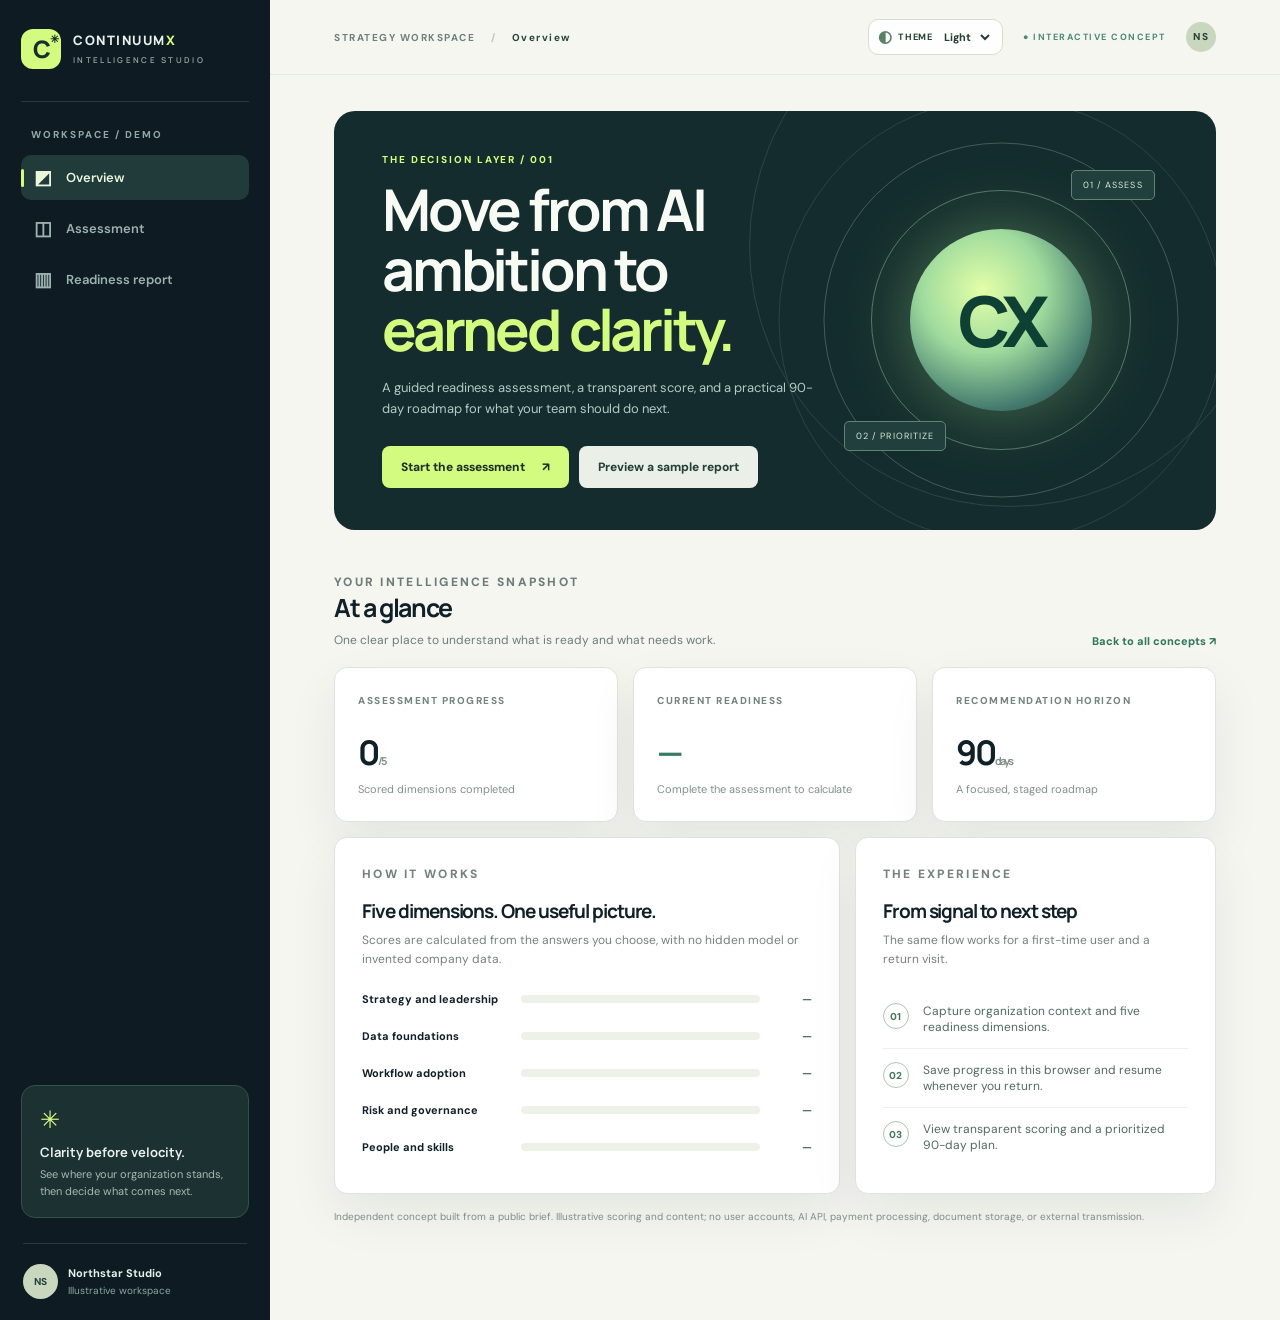
==== readiness-upwork.html @ d983b83f "Add direct client preview pages" ====
<!doctype html>
<html lang="en" data-app="readiness"><head><meta charset="utf-8"><meta name="viewport" content="width=device-width,initial-scale=1"><meta name="color-scheme" content="light dark"><meta name="theme-color" content="#101c23"><title>ContinuumX — intelligence readiness concept</title><script src="theme.js"></script><link rel="stylesheet" href="readiness.css"><link rel="stylesheet" href="theme.css"><script src="readiness.js" defer></script></head>
<body><div class="app">
 <aside class="rail" aria-label="Workspace navigation"><span class="logo" aria-label="ContinuumX concept"><span class="logo-mark">C<span>✳</span></span><span>CONTINUUM<span class="logo-x">X</span><small>INTELLIGENCE STUDIO</small></span></span><div class="rail-divider"></div><p class="rail-caption">WORKSPACE / DEMO</p><nav id="nav" aria-label="Sections"><button class="nav-link active" data-view="overview"><span class="glyph">◩</span>Overview</button><button class="nav-link" data-view="assessment"><span class="glyph">◫</span>Assessment</button><button class="nav-link" data-view="report"><span class="glyph">▥</span>Readiness report</button></nav><div class="rail-bottom"><div class="rail-note"><span class="spark">✳</span><strong>Clarity before velocity.</strong><p>See where your organization stands, then decide what comes next.</p></div><div class="rail-profile"><span>NS</span><div><strong>Northstar Studio</strong><small>Illustrative workspace</small></div></div></div></aside>
 <div class="content-wrap"><header class="top"><span>STRATEGY WORKSPACE <span class="top-slash">/</span> <b id="crumb">Overview</b></span><div class="top-right"><span class="local-label">● INTERACTIVE CONCEPT</span><span class="top-avatar">NS</span></div></header><main id="main" tabindex="-1"></main></div>
</div><dialog id="reset-confirm" aria-labelledby="reset-title"><p class="eyebrow">NEW ASSESSMENT</p><h2 id="reset-title">Start again?</h2><p>This clears the answers saved in your browser for this concept.</p><div class="reset-actions"><button type="button" class="button ghost" id="cancel-reset">Keep answers</button><button type="button" class="button primary" id="confirm-reset">Clear and start</button></div></dialog><template id="q-template"><div class="question"></div></template></body></html>
---- readiness.css ----
@import url('https://fonts.googleapis.com/css2?family=DM+Sans:wght@400;500;600;700&family=Manrope:wght@400;500;600;700;800&display=swap');
:root{--ink:#102029;--rail:#0e1b22;--rail-line:#2a3940;--muted:#697981;--line:#dce4e1;--cream:#f5f6f0;--lime:#d3fb7f;--deep:#1e493f;--white:#fff;--shadow:0 20px 50px rgba(16,32,41,.07);font-family:'DM Sans',Arial,sans-serif;color:var(--ink);background:var(--cream)}*{box-sizing:border-box}html{scroll-behavior:smooth}body{margin:0}button,input,select{font:inherit}button{cursor:pointer}button:focus-visible,input:focus-visible,select:focus-visible,a:focus-visible{outline:3px solid #8ed154;outline-offset:3px}a{color:inherit}.app{display:grid;grid-template-columns:270px minmax(0,1fr);min-height:100vh}.rail{background:var(--rail);color:#e7f0ea;padding:29px 21px 21px;display:flex;flex-direction:column;min-height:100vh}.logo{display:flex;align-items:center;gap:12px;text-decoration:none;font-family:Manrope,sans-serif;font-weight:800;letter-spacing:.12em;font-size:13px;line-height:1.15}.logo small{display:block;font-size:8px;letter-spacing:.29em;color:#95a9a9;margin-top:7px;font-weight:600}.logo-mark{width:40px;height:40px;background:var(--lime);border-radius:12px;color:#153029;display:grid;place-items:center;position:relative;font-size:24px;letter-spacing:-.12em}.logo-mark span{font-size:11px;position:absolute;top:4px;right:5px}.logo-x{color:var(--lime)}.rail-divider{height:1px;background:var(--rail-line);margin:32px 0 26px}.rail-caption{font-size:10px;letter-spacing:.2em;color:#91aaa9;margin:0 10px 14px;font-weight:700}.rail nav{display:grid;gap:6px}.nav-link{color:#9bb2b0;background:none;border:0;border-radius:10px;padding:13px 12px;display:flex;align-items:center;gap:13px;text-align:left;font-weight:600;font-size:13px}.nav-link:hover,.nav-link.active{background:#203b3a;color:#eaf7dd}.nav-link.active:before{content:'';width:3px;height:18px;background:var(--lime);position:absolute;left:21px;border-radius:4px}.glyph{width:20px;text-align:center;font-size:19px;line-height:1}.rail-bottom{margin-top:auto}.rail-note{background:#1b3132;border:1px solid #34504c;border-radius:14px;padding:18px 18px 17px}.spark{color:var(--lime);font-size:24px}.rail-note strong{display:block;font-family:Manrope,sans-serif;margin:8px 0 5px;font-size:13px}.rail-note p{color:#a7bab3;margin:0;line-height:1.55;font-size:11px}.rail-profile{display:flex;gap:10px;align-items:center;margin:25px 2px 0;border-top:1px solid var(--rail-line);padding-top:20px}.rail-profile>span,.top-avatar{width:35px;height:35px;border-radius:50%;display:grid;place-items:center;background:#c9d7bf;color:#254039;font-weight:800;font-size:10px}.rail-profile strong,.rail-profile small{display:block}.rail-profile strong{font-size:11px}.rail-profile small{color:#8ba7a6;font-size:10px;margin-top:4px}.content-wrap{min-width:0}.top{height:75px;border-bottom:1px solid #e2e8e2;display:flex;align-items:center;justify-content:space-between;padding:0 clamp(24px,5vw,70px);font-size:10px;letter-spacing:.15em;color:#6d807f;font-weight:700}.top b{color:#25413b}.top-slash{padding:0 12px;color:#b8c5be}.top-right{display:flex;gap:20px;align-items:center}.local-label{color:#4d8975;font-size:9px}.top-avatar{width:30px;height:30px}main{max-width:1490px;margin:auto;padding:36px clamp(24px,5vw,70px) 80px}.eyebrow{color:#4e7d69;letter-spacing:.19em;text-transform:uppercase;font-size:10px;font-weight:800;margin:0 0 14px}.hero{background:#142c2d;color:#f8faf4;border-radius:21px;min-height:310px;padding:42px 48px;display:grid;grid-template-columns:1.15fr .85fr;overflow:hidden;position:relative}.hero:after{content:'';width:520px;height:520px;border:1px solid #57776a;border-radius:50%;position:absolute;right:-55px;top:-126px;opacity:.35}.hero-copy{position:relative;z-index:1}.hero .eyebrow{color:var(--lime)}h1,h2,h3,p{margin-top:0}h1,h2,h3{font-family:Manrope,sans-serif;letter-spacing:-.055em}h1{font-size:clamp(36px,4.5vw,62px);line-height:1.04;margin-bottom:17px;max-width:660px}h1 em{font-style:normal;color:var(--lime)}.hero p:not(.eyebrow){max-width:510px;color:#b3cac5;line-height:1.65;font-size:13px}.button{border:0;border-radius:8px;padding:13px 19px;font-weight:800;font-size:12px;display:inline-flex;align-items:center;gap:17px;text-decoration:none}.button.primary{background:var(--lime);color:#1e3027}.button.primary:hover{background:#e5ffa8}.button.ghost{background:#eaf0e7;color:#254039}.hero-actions{display:flex;gap:10px;flex-wrap:wrap;margin-top:26px}.hero-orbit{position:relative;min-height:220px;z-index:1}.orbit{border:1px solid #547366;border-radius:50%;position:absolute;top:50%;left:50%;transform:translate(-50%,-50%)}.orbit.one{width:260px;height:260px}.orbit.two{width:355px;height:355px;opacity:.7}.orbit.three{width:445px;height:445px;opacity:.35}.orbit-core{position:absolute;top:50%;left:50%;transform:translate(-50%,-50%);height:182px;width:182px;background:radial-gradient(circle at 40% 34%,#e4ffa8,#9fdb9d 38%,#467d70 72%,#1a3431 100%);box-shadow:0 0 70px #b4f8925b;border-radius:50%;display:grid;place-items:center;color:#0e4034;font-family:Manrope,sans-serif;font-size:70px;font-weight:800;letter-spacing:-.08em}.orbit-tag{position:absolute;background:#203f3d;border:1px solid #608471;padding:8px 11px;font-size:9px;letter-spacing:.12em;color:#d6e9d5;border-radius:5px}.orbit-tag.a{right:4%;top:5%}.orbit-tag.b{left:3%;bottom:11%}.section-head{display:flex;justify-content:space-between;align-items:end;gap:20px;margin:37px 0 19px}.section-head h2{font-size:25px;margin:0}.section-head p{color:#6b7d79;font-size:12px;margin:7px 0 0}.tiny-link{font-size:11px;color:#31775b;font-weight:800;text-decoration:none}.overview-grid{display:grid;grid-template-columns:repeat(3,minmax(0,1fr));gap:15px}.metric{background:#fff;border:1px solid var(--line);border-radius:13px;padding:20px 23px;box-shadow:var(--shadow);min-height:155px}.metric>span{font-size:10px;color:#74847e;letter-spacing:.15em;font-weight:800}.metric strong{display:block;font-family:Manrope,sans-serif;font-size:34px;letter-spacing:-.06em;margin:20px 0 2px}.metric small{font-size:11px;color:#819088}.metric .signal{color:#397c61}.insight-row{display:grid;grid-template-columns:1.4fr 1fr;gap:15px;margin-top:15px}.panel{background:#fff;border:1px solid var(--line);border-radius:13px;padding:27px;box-shadow:var(--shadow)}.panel h3{font-size:19px;margin-bottom:7px}.panel>p{font-size:12px;line-height:1.6;color:#73827d}.domain{display:grid;grid-template-columns:145px 1fr 38px;align-items:center;gap:14px;font-size:11px;margin-top:23px;font-weight:700}.track{height:8px;background:#edf2e9;border-radius:30px;overflow:hidden}.fill{display:block;height:100%;background:#a5dc86;border-radius:30px}.domain b{text-align:right;color:#46715d}.step-list{padding:0;margin:21px 0 0;list-style:none}.step-list li{display:flex;gap:14px;align-items:flex-start;padding:13px 0;border-bottom:1px solid #edf0ea;font-size:12px;color:#526963}.step-list li:last-child{border:0}.step-num{width:26px;height:26px;border:1px solid #acc5b3;border-radius:50%;display:grid;place-items:center;flex:0 0 26px;color:#417857;font-size:10px;font-weight:800}.assessment-head,.report-head{display:flex;justify-content:space-between;align-items:start;gap:20px}.assessment-head h1,.report-head h1{font-size:clamp(32px,4vw,48px);margin-bottom:10px}.lede{color:#687f78;font-size:13px;line-height:1.65;max-width:620px}.progress-card{background:#fff;border:1px solid var(--line);border-radius:13px;padding:20px 24px;margin:20px 0 18px;display:flex;justify-content:space-between;align-items:center;gap:20px}.progress-card b{font-size:11px}.progress-card span{font-size:11px;color:#698076}.progress-track{height:6px;background:#e6ede6;border-radius:20px;flex:1;max-width:540px}.progress-track i{display:block;height:100%;background:#a2db86;border-radius:20px;transition:width .25s}.survey-card{background:#fff;border:1px solid var(--line);border-radius:16px;box-shadow:var(--shadow);padding:36px 42px;max-width:900px}.survey-card h2{font-size:28px;margin:0 0 8px}.survey-card>p{color:#75877d;font-size:12px;margin:0 0 28px}.field{display:grid;gap:8px;margin:18px 0}.field>label,.question legend{font-size:12px;font-weight:800;color:#29483c}.field input,.field select{padding:13px 14px;border:1px solid #d4e0d5;border-radius:7px;background:#fbfcf9;width:100%;color:#243d36}.field small{color:#788c7e;font-size:10px}.question{margin:23px 0 28px;border:0;padding:0}.question legend{margin-bottom:12px}.option-list{display:grid;grid-template-columns:repeat(2,minmax(0,1fr));gap:10px}.option{position:relative;display:flex;align-items:center;gap:9px;border:1px solid #d8e4d7;border-radius:8px;padding:13px;color:#4f675b;font-size:11px;line-height:1.3;cursor:pointer}.option:has(input:checked){background:#eff9e8;border-color:#7dbd77;color:#1c4731}.option input{accent-color:#3b8b55;flex:none}.survey-actions{display:flex;gap:10px;margin-top:34px;justify-content:space-between}.survey-actions .next{margin-left:auto}.save-note{font-size:10px;color:#6c8772;margin-top:15px}.error{color:#a13326;font-size:11px;min-height:1.5em}.report-grid{display:grid;grid-template-columns:290px 1fr;gap:16px;margin-top:24px}.score-card{background:#183c38;color:#f7fff4;border-radius:15px;padding:27px;min-height:290px}.score-card .eyebrow{color:#b0e4a7}.score-number{font-family:Manrope,sans-serif;font-size:90px;letter-spacing:-.1em;line-height:1;margin:14px 0}.score-number small{font-size:18px;color:#96b1a5;letter-spacing:0}.score-card p{font-size:11px;line-height:1.6;color:#b5d1c5}.score-card strong{display:inline-block;background:#d6fb83;color:#244233;border-radius:30px;font-size:10px;padding:7px 11px;margin:6px 0 14px}.report-meta{display:grid;grid-template-columns:repeat(3,1fr);gap:12px;margin-top:18px}.report-meta div{padding:14px;background:#f3f7ef;border-radius:8px}.report-meta b,.report-meta span{display:block}.report-meta b{font-size:20px;font-family:Manrope,sans-serif}.report-meta span{font-size:10px;color:#789083;margin-top:4px}.roadmap{display:grid;grid-template-columns:repeat(3,minmax(0,1fr));gap:15px;margin-top:15px}.roadmap article{background:#fff;border:1px solid var(--line);border-radius:13px;padding:23px;min-height:200px}.roadmap time{color:#53805e;font-weight:800;font-size:10px;letter-spacing:.12em}.roadmap h3{font-size:17px;margin:14px 0 8px}.roadmap p{font-size:11px;color:#718179;line-height:1.6}.disclaimer{font-size:10px;color:#7b8f86;line-height:1.6;margin:15px 0}.report-actions{display:flex;gap:10px;flex-wrap:wrap}.empty-report{background:#fff;border:1px solid var(--line);padding:36px;border-radius:15px;max-width:680px}.empty-report h2{font-size:27px}.empty-report p{font-size:13px;color:#708178;line-height:1.6}@media(max-width:1100px){.app{grid-template-columns:220px minmax(0,1fr)}.hero{grid-template-columns:1fr .5fr}.hero-orbit{transform:scale(.75)}.insight-row{grid-template-columns:1fr}.report-grid{grid-template-columns:1fr 1.4fr}}@media(max-width:750px){.app{display:block}.rail{min-height:0;padding:15px 20px}.rail .logo{font-size:11px}.rail-divider,.rail-caption,.rail-bottom{display:none}.rail nav{display:flex;overflow:auto;margin-top:15px}.nav-link{white-space:nowrap;font-size:11px;padding:9px}.nav-link.active:before{display:none}.top{height:56px;padding:0 20px}.local-label{display:none}main{padding:25px 20px 60px}.hero{grid-template-columns:1fr;min-height:0;padding:30px 25px}.hero-orbit{display:none}.overview-grid,.roadmap{grid-template-columns:1fr}.report-grid{grid-template-columns:1fr}.assessment-head,.report-head{display:block}.survey-card{padding:25px 20px}.option-list{grid-template-columns:1fr}.progress-card{display:block}.progress-track{margin:12px 0}.domain{grid-template-columns:100px 1fr 30px}}
---- theme.css ----
:root{color-scheme:light dark;--control-bg:#ffffffeb;--control-text:#254033;--control-border:#d3ddd1;--control-icon:#5b8068}
html[data-theme="light"]{color-scheme:light}
html[data-theme="dark"]{color-scheme:dark;--night-bg:#0d1714;--night-surface:#172620;--night-raised:#1d3228;--night-line:#344b3d;--night-text:#eff6ed;--night-muted:#afc2b3;--night-accent:#c5ec91;--night-deep:#08110e;--control-bg:#1b3026;--control-text:#e9f5e7;--control-border:#456351;--control-icon:#c5ec91}
html[data-theme="black"]{color-scheme:dark;--night-bg:#050505;--night-surface:#101110;--night-raised:#1b1d1a;--night-line:#383c37;--night-text:#f5f6f1;--night-muted:#b9c0b8;--night-accent:#d4f894;--night-deep:#000;--control-bg:#171917;--control-text:#f5f6f1;--control-border:#4c514a;--control-icon:#d4f894}
.theme-control{display:inline-flex;align-items:center;gap:.35rem;min-height:2.3rem;padding:.25rem .55rem;border:1px solid var(--control-border);border-radius:.65rem;background:var(--control-bg);color:var(--control-text);white-space:nowrap;flex:none;font-family:'DM Sans',Arial,sans-serif;font-size:.65rem;font-weight:700;letter-spacing:.02em}
.theme-control:focus-within{outline:2px solid var(--control-icon);outline-offset:2px}.theme-symbol{font-size:1rem;line-height:1;color:var(--control-icon)}.theme-label{font-size:.57rem;letter-spacing:.1em;text-transform:uppercase;color:var(--control-text)}.theme-control select{color:var(--control-text);background:transparent;border:0;outline:0;padding:.15rem .1rem;font-size:.67rem;font-weight:800;min-width:3.4rem;cursor:pointer}.theme-control select option{background:var(--control-bg);color:var(--control-text)}
html[data-app="gallery"] .topbar{gap:1rem}html[data-app="gallery"] .top-meta{margin-left:auto}
html[data-app="clinic"] .header-inner nav{margin-left:auto}html[data-app="clinic"] .header-inner>.theme-control{margin-left:0}
@media(max-width:760px){html[data-app="gallery"] .top-meta{display:none}html[data-app="clinic"] .header-inner>.theme-control{order:1;margin-left:auto}html[data-app="clinic"] .menu-toggle{order:2}html[data-app="clinic"] .header-inner nav{order:3}html[data-app="leave"] .theme-label,html[data-app="readiness"] .theme-label{display:none}html[data-app="leave"] .top-actions{gap:.35rem}html[data-app="leave"] .demo-badge{display:none}html[data-app="readiness"] .top-right{gap:.5rem}}
@media(max-width:440px){.theme-label{display:none}html[data-app="clinic"] .header-inner{gap:.65rem}html[data-app="clinic"] .theme-control select{min-width:3rem}}

/* Gallery */
html[data-app="gallery"]:is([data-theme="dark"],[data-theme="black"]){background:var(--night-bg);color:var(--night-text)}
html[data-app="gallery"]:is([data-theme="dark"],[data-theme="black"]) body{background:var(--night-bg)}
html[data-app="gallery"]:is([data-theme="dark"],[data-theme="black"]) .topbar{border-color:var(--night-line)}
html[data-app="gallery"]:is([data-theme="dark"],[data-theme="black"]) .top-meta,html[data-app="gallery"]:is([data-theme="dark"],[data-theme="black"]) .eyebrow,html[data-app="gallery"]:is([data-theme="dark"],[data-theme="black"]) .category,html[data-app="gallery"]:is([data-theme="dark"],[data-theme="black"]) .footnote{color:var(--night-muted)}
html[data-app="gallery"]:is([data-theme="dark"],[data-theme="black"]) .intro em{color:#aee7bf}
html[data-app="gallery"]:is([data-theme="dark"],[data-theme="black"]) .intro p:last-child,html[data-app="gallery"]:is([data-theme="dark"],[data-theme="black"]) .tile p:not(.category){color:var(--night-muted)}
html[data-app="gallery"]:is([data-theme="dark"],[data-theme="black"]) .tile{background:var(--night-surface);border-color:var(--night-line);box-shadow:0 18px 45px #0005}
html[data-app="gallery"]:is([data-theme="dark"],[data-theme="black"]) .tile:hover{box-shadow:0 24px 50px #0008}
html[data-app="gallery"]:is([data-theme="dark"],[data-theme="black"]) .pill,html[data-app="gallery"]:is([data-theme="dark"],[data-theme="black"]) .open{border-color:var(--night-line)}
html[data-app="gallery"]:is([data-theme="dark"],[data-theme="black"]) .open:hover{color:var(--night-accent)}
html[data-theme="black"][data-app="gallery"] .art-leave{background:#264337}html[data-theme="black"][data-app="gallery"] .art-card{background:#dfe8d6}
.contact-panel{display:flex;align-items:center;justify-content:space-between;gap:2rem;margin-top:1.25rem;padding:clamp(1.5rem,3vw,2.5rem);border:1px solid #d6dfd4;border-radius:1.5rem;background:#e6eee3}
.contact-panel>div{max-width:650px}.contact-panel h2{margin:.3rem 0 .6rem;font-size:clamp(1.6rem,2.5vw,2.5rem);line-height:1.15;letter-spacing:-.045em}.contact-panel p{margin:0;color:#395345;line-height:1.6}.contact-panel .contact-kicker{color:#476d56;font-size:.7rem;font-weight:800;letter-spacing:.13em;text-transform:uppercase}.contact-panel .contact-note{margin-top:.8rem;color:#607264;font-size:.74rem}
.contact-link{display:inline-flex;align-items:center;justify-content:space-between;gap:1.4rem;min-width:220px;padding:1rem 1.15rem;border-radius:.8rem;background:#163b2b;color:#f8fff4;font-size:.86rem;font-weight:800;text-decoration:none;white-space:nowrap;transition:background .2s,transform .2s}.contact-link:hover{background:#245d43;transform:translateY(-2px)}.contact-link:focus-visible{outline:3px solid #245d43;outline-offset:4px}.contact-link span{font-size:1.3rem;line-height:1}
html[data-app="gallery"]:is([data-theme="dark"],[data-theme="black"]) .contact-panel{background:var(--night-surface);border-color:var(--night-line)}
html[data-app="gallery"]:is([data-theme="dark"],[data-theme="black"]) .contact-panel p,html[data-app="gallery"]:is([data-theme="dark"],[data-theme="black"]) .contact-panel .contact-note{color:var(--night-muted)}
html[data-app="gallery"]:is([data-theme="dark"],[data-theme="black"]) .contact-panel .contact-kicker{color:var(--night-accent)}
html[data-app="gallery"]:is([data-theme="dark"],[data-theme="black"]) .contact-link{background:var(--night-accent);color:#142219}
html[data-app="gallery"]:is([data-theme="dark"],[data-theme="black"]) .contact-link:hover{background:#e2ffb6}
html[data-app="gallery"]:is([data-theme="dark"],[data-theme="black"]) .contact-link:focus-visible{outline-color:var(--night-accent)}
@media(max-width:760px){.contact-panel{align-items:stretch;flex-direction:column}.contact-link{align-self:flex-start;min-width:0}}

/* Daylight Leave */
html[data-app="leave"]:is([data-theme="dark"],[data-theme="black"]){background:var(--night-bg);color:var(--night-text);--green:var(--night-accent);--line:var(--night-line)}
html[data-app="leave"]:is([data-theme="dark"],[data-theme="black"]) body,html[data-app="leave"]:is([data-theme="dark"],[data-theme="black"]) .main-shell{background:var(--night-bg)}
html[data-app="leave"]:is([data-theme="dark"],[data-theme="black"]) .sidebar{background:var(--night-deep);color:var(--night-text)}
html[data-app="leave"]:is([data-theme="dark"],[data-theme="black"]) .workspace,html[data-app="leave"]:is([data-theme="dark"],[data-theme="black"]) .help-card{background:var(--night-surface);border-color:var(--night-line)}
html[data-app="leave"]:is([data-theme="dark"],[data-theme="black"]) .workspace-label,html[data-app="leave"]:is([data-theme="dark"],[data-theme="black"]) .nav-label,html[data-app="leave"]:is([data-theme="dark"],[data-theme="black"]) .workspace small,html[data-app="leave"]:is([data-theme="dark"],[data-theme="black"]) .user small,html[data-app="leave"]:is([data-theme="dark"],[data-theme="black"]) .nav-item,html[data-app="leave"]:is([data-theme="dark"],[data-theme="black"]) .help-card p{color:var(--night-muted)}
html[data-app="leave"]:is([data-theme="dark"],[data-theme="black"]) .nav-item:hover,html[data-app="leave"]:is([data-theme="dark"],[data-theme="black"]) .nav-item.active{background:var(--night-raised);color:var(--night-text)}
html[data-app="leave"]:is([data-theme="dark"],[data-theme="black"]) .nav-item.active{box-shadow:inset 3px 0 var(--night-accent)}
html[data-app="leave"]:is([data-theme="dark"],[data-theme="black"]) .nav-item b{background:var(--night-accent);color:#122519}
html[data-app="leave"]:is([data-theme="dark"],[data-theme="black"]) .topbar,html[data-app="leave"]:is([data-theme="dark"],[data-theme="black"]) .stat,html[data-app="leave"]:is([data-theme="dark"],[data-theme="black"]) .panel,html[data-app="leave"]:is([data-theme="dark"],[data-theme="black"]) .team-card,html[data-app="leave"]:is([data-theme="dark"],[data-theme="black"]) .report-card,html[data-app="leave"]:is([data-theme="dark"],[data-theme="black"]) dialog{background:var(--night-surface);border-color:var(--night-line);color:var(--night-text)}
html[data-app="leave"]:is([data-theme="dark"],[data-theme="black"]) .breadcrumb,html[data-app="leave"]:is([data-theme="dark"],[data-theme="black"]) .page-head p:not(.eyebrow),html[data-app="leave"]:is([data-theme="dark"],[data-theme="black"]) .stat-top,html[data-app="leave"]:is([data-theme="dark"],[data-theme="black"]) .stat-note,html[data-app="leave"]:is([data-theme="dark"],[data-theme="black"]) .panel-head p,html[data-app="leave"]:is([data-theme="dark"],[data-theme="black"]) .muted,html[data-app="leave"]:is([data-theme="dark"],[data-theme="black"]) .team-card p,html[data-app="leave"]:is([data-theme="dark"],[data-theme="black"]) .team-card footer,html[data-app="leave"]:is([data-theme="dark"],[data-theme="black"]) .report-card p,html[data-app="leave"]:is([data-theme="dark"],[data-theme="black"]) .activity-item small,html[data-app="leave"]:is([data-theme="dark"],[data-theme="black"]) .dialog-intro{color:var(--night-muted)}
html[data-app="leave"]:is([data-theme="dark"],[data-theme="black"]) .breadcrumb strong,html[data-app="leave"]:is([data-theme="dark"],[data-theme="black"]) .page-head h1,html[data-app="leave"]:is([data-theme="dark"],[data-theme="black"]) .panel-head h2,html[data-app="leave"]:is([data-theme="dark"],[data-theme="black"]) .team-card h3,html[data-app="leave"]:is([data-theme="dark"],[data-theme="black"]) .stat-value{color:var(--night-text)}
html[data-app="leave"]:is([data-theme="dark"],[data-theme="black"]) .eyebrow,html[data-app="leave"]:is([data-theme="dark"],[data-theme="black"]) .text-button,html[data-app="leave"]:is([data-theme="dark"],[data-theme="black"]) .stat-note strong{color:var(--night-accent)}
html[data-app="leave"]:is([data-theme="dark"],[data-theme="black"]) .demo-badge,html[data-app="leave"]:is([data-theme="dark"],[data-theme="black"]) .stat-icon{background:var(--night-raised);border-color:var(--night-line);color:var(--night-accent)}
html[data-app="leave"]:is([data-theme="dark"],[data-theme="black"]) .primary,html[data-app="leave"]:is([data-theme="dark"],[data-theme="black"]) .filter.active{background:var(--night-accent);border-color:var(--night-accent);color:#142219}
html[data-app="leave"]:is([data-theme="dark"],[data-theme="black"]) .primary:hover{background:#d8ffad}
html[data-app="leave"]:is([data-theme="dark"],[data-theme="black"]) :is(.secondary,.mini-button,.icon-btn,.filter,.search,.field input,.field select,.field textarea){background:var(--night-raised);border-color:var(--night-line);color:var(--night-text)}
html[data-app="leave"]:is([data-theme="dark"],[data-theme="black"]) .filter.active{background:var(--night-accent);color:#142219}
html[data-app="leave"]:is([data-theme="dark"],[data-theme="black"]) .requests-table th,html[data-app="leave"]:is([data-theme="dark"],[data-theme="black"]) .requests-table td,html[data-app="leave"]:is([data-theme="dark"],[data-theme="black"]) .team-card footer,html[data-app="leave"]:is([data-theme="dark"],[data-theme="black"]) .user{border-color:var(--night-line)}
html[data-app="leave"]:is([data-theme="dark"],[data-theme="black"]) .requests-table th{color:var(--night-muted)}
html[data-app="leave"]:is([data-theme="dark"],[data-theme="black"]) .balance-card{background:linear-gradient(135deg,#203e30,#173428);border-color:#3c6145;color:#f1f7ea}
html[data-theme="black"][data-app="leave"] .balance-card{background:linear-gradient(135deg,#15251a,#0d1a11)}
html[data-app="leave"]:is([data-theme="dark"],[data-theme="black"]) .balance-card :is(p,small,.balance-footer){color:#c4dfc3}
html[data-app="leave"]:is([data-theme="dark"],[data-theme="black"]) .bar-track,html[data-app="leave"]:is([data-theme="dark"],[data-theme="black"]) .chart{border-color:var(--night-line)}
html[data-app="leave"]:is([data-theme="dark"],[data-theme="black"]) .day{background:var(--night-raised);border-color:var(--night-line);color:var(--night-text)}
html[data-app="leave"]:is([data-theme="dark"],[data-theme="black"]) .day.faded{color:var(--night-muted)}
html[data-app="leave"]:is([data-theme="dark"],[data-theme="black"]) .weekday,html[data-app="leave"]:is([data-theme="dark"],[data-theme="black"]) .bar-col{color:var(--night-muted)}
html[data-app="leave"]:is([data-theme="dark"],[data-theme="black"]) .field label{color:var(--night-text)}
html[data-app="leave"]:is([data-theme="dark"],[data-theme="black"]) :is(input,textarea)::placeholder{color:#a3b3a6}

/* ContinuumX Readiness */
html[data-app="readiness"]:is([data-theme="dark"],[data-theme="black"]){--ink:var(--night-text);--muted:var(--night-muted);--cream:var(--night-bg);--line:var(--night-line);--white:var(--night-surface);background:var(--night-bg);color:var(--night-text)}
html[data-app="readiness"]:is([data-theme="dark"],[data-theme="black"]) body{background:var(--night-bg)}
html[data-app="readiness"]:is([data-theme="dark"],[data-theme="black"]) .rail{background:var(--night-deep)}
html[data-app="readiness"]:is([data-theme="dark"],[data-theme="black"]) .rail-note,html[data-app="readiness"]:is([data-theme="dark"],[data-theme="black"]) .nav-link.active,html[data-app="readiness"]:is([data-theme="dark"],[data-theme="black"]) .nav-link:hover{background:var(--night-raised);border-color:var(--night-line)}
html[data-app="readiness"]:is([data-theme="dark"],[data-theme="black"]) .top{border-color:var(--night-line);color:var(--night-muted)}
html[data-app="readiness"]:is([data-theme="dark"],[data-theme="black"]) .top b,html[data-app="readiness"]:is([data-theme="dark"],[data-theme="black"]) .section-head h2,html[data-app="readiness"]:is([data-theme="dark"],[data-theme="black"]) .panel h3,html[data-app="readiness"]:is([data-theme="dark"],[data-theme="black"]) .metric strong,html[data-app="readiness"]:is([data-theme="dark"],[data-theme="black"]) .report-head h1,html[data-app="readiness"]:is([data-theme="dark"],[data-theme="black"]) .assessment-head h1{color:var(--night-text)}
html[data-app="readiness"]:is([data-theme="dark"],[data-theme="black"]) .hero{background:linear-gradient(135deg,#142e29,#0d2421)}
html[data-theme="black"][data-app="readiness"] .hero{background:linear-gradient(135deg,#0b1713,#111a18)}
html[data-app="readiness"]:is([data-theme="dark"],[data-theme="black"]) :is(.metric,.panel,.progress-card,.survey-card,.roadmap article,.empty-report){background:var(--night-surface);border-color:var(--night-line);color:var(--night-text)}
html[data-app="readiness"]:is([data-theme="dark"],[data-theme="black"]) :is(.metric>span,.metric small,.section-head p,.panel>p,.lede,.step-list li,.survey-card>p,.field small,.option,.report-meta span,.roadmap p,.disclaimer,.empty-report p){color:var(--night-muted)}
html[data-app="readiness"]:is([data-theme="dark"],[data-theme="black"]) .eyebrow,html[data-app="readiness"]:is([data-theme="dark"],[data-theme="black"]) .tiny-link,html[data-app="readiness"]:is([data-theme="dark"],[data-theme="black"]) .domain b{color:var(--night-accent)}
html[data-app="readiness"]:is([data-theme="dark"],[data-theme="black"]) .button.primary{background:var(--night-accent);color:#152119}
html[data-app="readiness"]:is([data-theme="dark"],[data-theme="black"]) .button.ghost,html[data-app="readiness"]:is([data-theme="dark"],[data-theme="black"]) .report-meta div{background:var(--night-raised);color:var(--night-text)}
html[data-app="readiness"]:is([data-theme="dark"],[data-theme="black"]) .field input,html[data-app="readiness"]:is([data-theme="dark"],[data-theme="black"]) .field select,html[data-app="readiness"]:is([data-theme="dark"],[data-theme="black"]) .option{background:var(--night-raised);border-color:var(--night-line);color:var(--night-text)}
html[data-app="readiness"]:is([data-theme="dark"],[data-theme="black"]) .option:has(input:checked){background:#2b4931;border-color:#9bd581;color:#f0ffef}
html[data-app="readiness"]:is([data-theme="dark"],[data-theme="black"]) .track,html[data-app="readiness"]:is([data-theme="dark"],[data-theme="black"]) .progress-track{background:#33473c}
html[data-app="readiness"]:is([data-theme="dark"],[data-theme="black"]) .step-list li{border-color:var(--night-line)}
html[data-app="readiness"]:is([data-theme="dark"],[data-theme="black"]) .score-card{background:linear-gradient(145deg,#194438,#123329)}
html[data-theme="black"][data-app="readiness"] .score-card{background:linear-gradient(145deg,#13291d,#0b1c14)}

/* SSLP clinic concept */
html[data-app="clinic"]:is([data-theme="dark"],[data-theme="black"]){--ink:var(--night-text);--muted:var(--night-muted);--cream:var(--night-bg);--paper:var(--night-surface);--green:#c1dfca;--terra:#efa889;--line:var(--night-line);background:var(--night-bg);color:var(--night-text)}
html[data-app="clinic"]:is([data-theme="dark"],[data-theme="black"]) body{background:var(--night-bg)}
html[data-app="clinic"]:is([data-theme="dark"],[data-theme="black"]) .concept-bar{background:var(--night-deep);color:var(--night-text);border-bottom:1px solid var(--night-line)}
html[data-app="clinic"]:is([data-theme="dark"],[data-theme="black"]) .site-header,html[data-app="clinic"]:is([data-theme="dark"],[data-theme="black"]) .hero{background:var(--night-bg);border-color:var(--night-line)}
html[data-app="clinic"]:is([data-theme="dark"],[data-theme="black"]) .wordmark small,html[data-app="clinic"]:is([data-theme="dark"],[data-theme="black"]) .hero-lede,html[data-app="clinic"]:is([data-theme="dark"],[data-theme="black"]) .hero-note,html[data-app="clinic"]:is([data-theme="dark"],[data-theme="black"]) .approach-body>p,html[data-app="clinic"]:is([data-theme="dark"],[data-theme="black"]) .value-grid p,html[data-app="clinic"]:is([data-theme="dark"],[data-theme="black"]) .section-heading>p,html[data-app="clinic"]:is([data-theme="dark"],[data-theme="black"]) .service-description,html[data-app="clinic"]:is([data-theme="dark"],[data-theme="black"]) .service-detail p,html[data-app="clinic"]:is([data-theme="dark"],[data-theme="black"]) .content-note,html[data-app="clinic"]:is([data-theme="dark"],[data-theme="black"]) .families-copy>p:not(.eyebrow),html[data-app="clinic"]:is([data-theme="dark"],[data-theme="black"]) .families li p,html[data-app="clinic"]:is([data-theme="dark"],[data-theme="black"]) .faq details p,html[data-app="clinic"]:is([data-theme="dark"],[data-theme="black"]) .contact>div>p:not(.eyebrow),html[data-app="clinic"]:is([data-theme="dark"],[data-theme="black"]) .contact-feedback{color:var(--night-muted)}
html[data-app="clinic"]:is([data-theme="dark"],[data-theme="black"]) .eyebrow,html[data-app="clinic"]:is([data-theme="dark"],[data-theme="black"]) .service-number,html[data-app="clinic"]:is([data-theme="dark"],[data-theme="black"]) .detail-label{color:var(--night-accent)}
html[data-app="clinic"]:is([data-theme="dark"],[data-theme="black"]) .marquee{background:var(--night-raised);color:var(--night-accent)}
html[data-app="clinic"]:is([data-theme="dark"],[data-theme="black"]) .services,html[data-app="clinic"]:is([data-theme="dark"],[data-theme="black"]) .resources{background:var(--night-surface)}
html[data-app="clinic"]:is([data-theme="dark"],[data-theme="black"]) .service-card,html[data-app="clinic"]:is([data-theme="dark"],[data-theme="black"]) .service-detail,html[data-app="clinic"]:is([data-theme="dark"],[data-theme="black"]) .contact form,html[data-app="clinic"]:is([data-theme="dark"],[data-theme="black"]) .message-preview{background:var(--night-raised);border-color:var(--night-line);color:var(--night-text)}
html[data-app="clinic"]:is([data-theme="dark"],[data-theme="black"]) .service-card.selected{background:#2c3b2e;border-color:#8eaa7d}
html[data-theme="black"][data-app="clinic"] .service-card.selected{background:#1c271d}
html[data-app="clinic"]:is([data-theme="dark"],[data-theme="black"]) .value-grid>div,html[data-app="clinic"]:is([data-theme="dark"],[data-theme="black"]) .families li,html[data-app="clinic"]:is([data-theme="dark"],[data-theme="black"]) .faq,html[data-app="clinic"]:is([data-theme="dark"],[data-theme="black"]) .faq details{border-color:var(--night-line)}
html[data-app="clinic"]:is([data-theme="dark"],[data-theme="black"]) .field input,html[data-app="clinic"]:is([data-theme="dark"],[data-theme="black"]) .field select,html[data-app="clinic"]:is([data-theme="dark"],[data-theme="black"]) .field textarea{background:var(--night-bg);border-color:var(--night-line);color:var(--night-text)}
html[data-app="clinic"]:is([data-theme="dark"],[data-theme="black"]) :is(input,textarea)::placeholder{color:#a6b5a7}
html[data-app="clinic"]:is([data-theme="dark"],[data-theme="black"]) .button.terracotta{background:#ad553f;color:#fff}
html[data-app="clinic"]:is([data-theme="dark"],[data-theme="black"]) .button.terracotta:hover{background:#c86e51}
html[data-app="clinic"]:is([data-theme="dark"],[data-theme="black"]) .button.outline{border-color:#a9d7b4;color:var(--night-text)}
html[data-app="clinic"]:is([data-theme="dark"],[data-theme="black"]) .button.outline:hover{background:var(--night-raised)}
html[data-app="clinic"]:is([data-theme="dark"],[data-theme="black"]) .nav-cta{background:#345b47;color:#fff}
html[data-app="clinic"]:is([data-theme="dark"],[data-theme="black"]) .hero-art{background:#354a3e}
html[data-app="clinic"]:is([data-theme="dark"],[data-theme="black"]) .art-dune.dune-back{background:#516f5c}
html[data-app="clinic"]:is([data-theme="dark"],[data-theme="black"]) .art-dune.dune-front{background:#26463a}
html[data-app="clinic"]:is([data-theme="dark"],[data-theme="black"]) .art-bubble{background:#eee3ce;color:#283c30;box-shadow:14px 18px 0 #9d6557}
html[data-app="clinic"]:is([data-theme="dark"],[data-theme="black"]) .art-bubble em{color:#a6543d}
html[data-app="clinic"]:is([data-theme="dark"],[data-theme="black"]) .family-art{background:#774b44}
html[data-app="clinic"]:is([data-theme="dark"],[data-theme="black"]) .family-shape{background:#935e4e}
html[data-app="clinic"]:is([data-theme="dark"],[data-theme="black"]) .family-big{color:#fff0d7}
html[data-app="clinic"]:is([data-theme="dark"],[data-theme="black"]) .family-small{color:#fff3da}
html[data-app="clinic"]:is([data-theme="dark"],[data-theme="black"]) footer{background:var(--night-deep);border-top:1px solid var(--night-line)}
@media(max-width:760px){html[data-app="clinic"]:is([data-theme="dark"],[data-theme="black"]) nav.open{background:var(--night-surface)}}
@media print{.theme-control{display:none!important}}
.tile{display:block;text-decoration:none}
html[data-app="readiness"][data-sample="true"] #main::before{content:"SAMPLE REPORT · YOUR SAVED ANSWERS ARE UNCHANGED";display:block;width:max-content;max-width:100%;margin:0 0 20px;padding:9px 13px;border-radius:7px;background:light-dark(#eaf4e5,#1c3225);color:light-dark(#2b684b,#c9ef9e);font-size:10px;font-weight:800;letter-spacing:.12em}
html[data-app="leave"] .gallery-return{display:inline-flex;align-items:center;align-self:flex-start;margin:1.15rem .85rem 0;padding:.45rem .15rem;color:#b9edce;font-size:.69rem;font-weight:800;text-decoration:none;border-bottom:1px solid #b9edce80}
html[data-app="leave"] .gallery-return:hover{color:#fff;border-bottom-color:#fff}
html[data-app="leave"] .gallery-return:focus-visible{outline:3px solid #b8ea91;outline-offset:3px;border-radius:3px}
@media(max-width:760px){html[data-app="leave"] .gallery-return{position:absolute;right:1rem;top:.66rem;margin:0;font-size:.59rem}}
html[data-app="readiness"] #reset-confirm{width:min(92vw,430px);padding:2rem;border:1px solid #dfe8df;border-radius:18px;background:#fff;color:#21382e;box-shadow:0 28px 90px #0005}
html[data-app="readiness"] #reset-confirm::backdrop{background:#07140f9c;backdrop-filter:blur(5px)}
html[data-app="readiness"] #reset-confirm h2{margin:.2rem 0 .5rem;font-size:1.65rem;letter-spacing:-.05em}
html[data-app="readiness"] #reset-confirm>p:not(.eyebrow){margin:0;color:#687a6e;font-size:.81rem;line-height:1.6}
html[data-app="readiness"] .reset-actions{display:flex;justify-content:flex-end;gap:.6rem;flex-wrap:wrap;margin-top:1.65rem}
html[data-app="readiness"]:is([data-theme="dark"],[data-theme="black"]) #reset-confirm{background:var(--night-surface);color:var(--night-text);border-color:var(--night-line)}
html[data-app="readiness"]:is([data-theme="dark"],[data-theme="black"]) #reset-confirm>p:not(.eyebrow){color:var(--night-muted)}
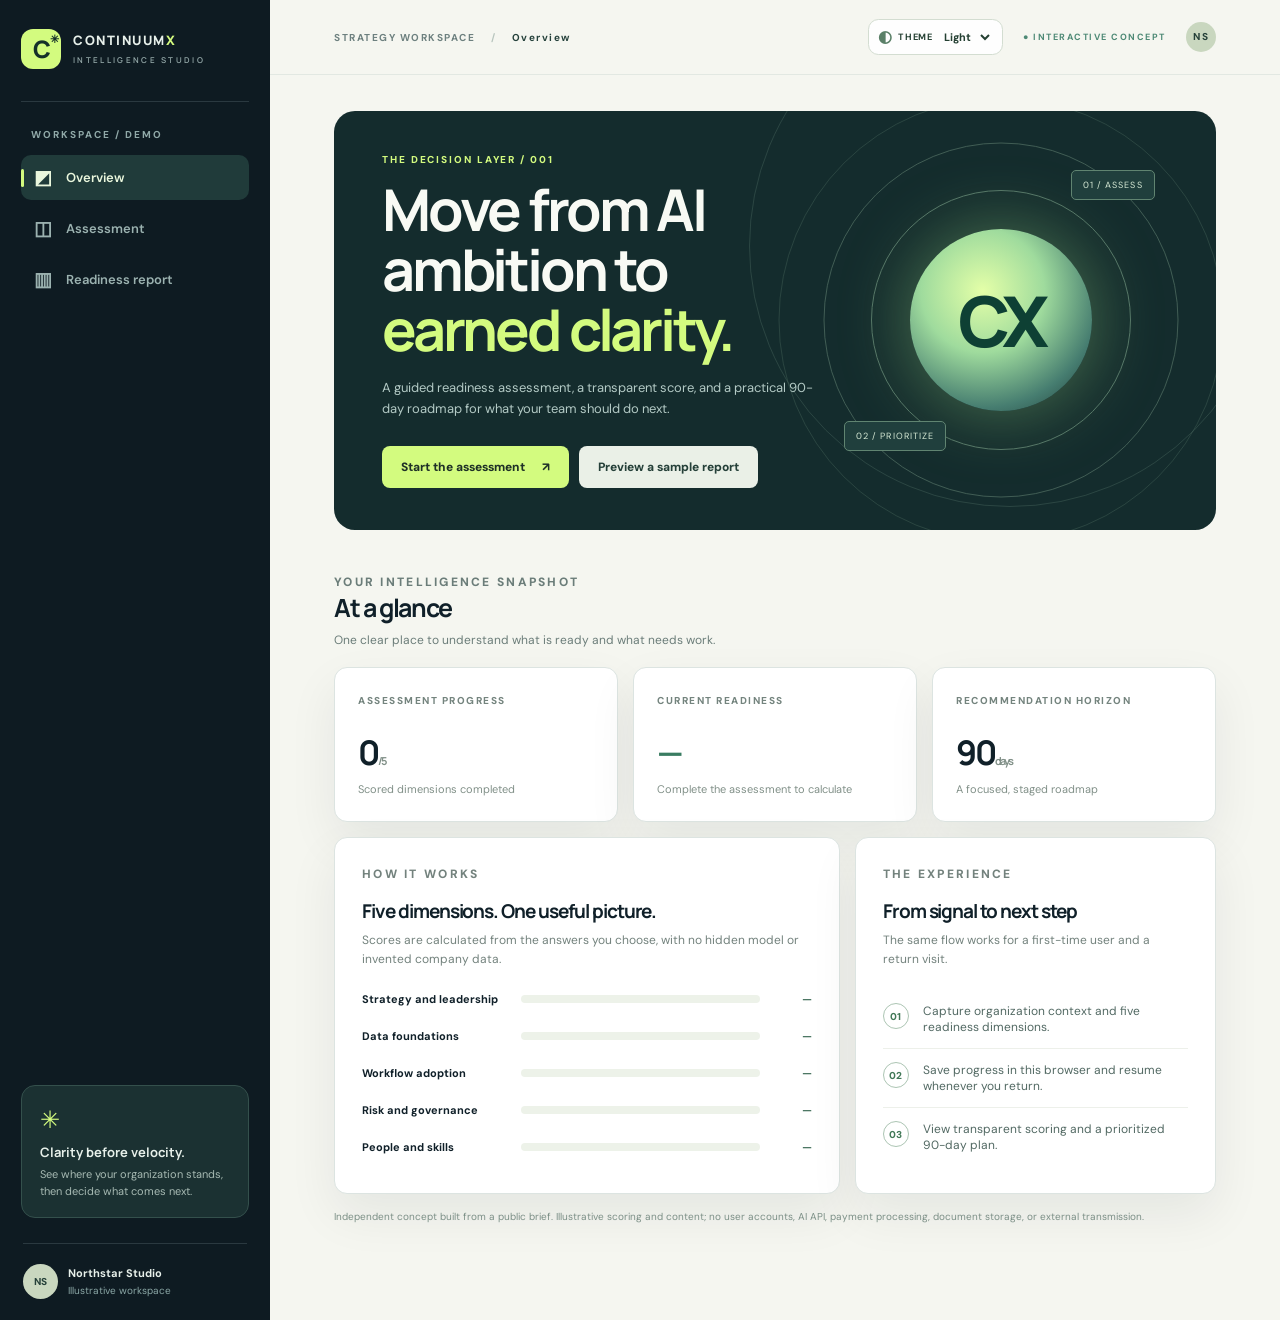
==== commit e57b52ee: "Remove gallery link from readiness client preview" ====
--- a/readiness-upwork.html
+++ b/readiness-upwork.html
@@ -1,5 +1,5 @@
 <!doctype html>
-<html lang="en" data-app="readiness"><head><meta charset="utf-8"><meta name="viewport" content="width=device-width,initial-scale=1"><meta name="color-scheme" content="light dark"><meta name="theme-color" content="#101c23"><title>ContinuumX — intelligence readiness concept</title><script src="theme.js"></script><link rel="stylesheet" href="readiness.css"><link rel="stylesheet" href="theme.css"><script src="readiness.js" defer></script></head>
+<html lang="en" data-app="readiness"><head><meta charset="utf-8"><meta name="viewport" content="width=device-width,initial-scale=1"><meta name="color-scheme" content="light dark"><meta name="theme-color" content="#101c23"><title>ContinuumX — intelligence readiness concept</title><script src="theme.js"></script><link rel="stylesheet" href="readiness.css"><link rel="stylesheet" href="theme.css"><script src="readiness-upwork.js" defer></script></head>
 <body><div class="app">
  <aside class="rail" aria-label="Workspace navigation"><span class="logo" aria-label="ContinuumX concept"><span class="logo-mark">C<span>✳</span></span><span>CONTINUUM<span class="logo-x">X</span><small>INTELLIGENCE STUDIO</small></span></span><div class="rail-divider"></div><p class="rail-caption">WORKSPACE / DEMO</p><nav id="nav" aria-label="Sections"><button class="nav-link active" data-view="overview"><span class="glyph">◩</span>Overview</button><button class="nav-link" data-view="assessment"><span class="glyph">◫</span>Assessment</button><button class="nav-link" data-view="report"><span class="glyph">▥</span>Readiness report</button></nav><div class="rail-bottom"><div class="rail-note"><span class="spark">✳</span><strong>Clarity before velocity.</strong><p>See where your organization stands, then decide what comes next.</p></div><div class="rail-profile"><span>NS</span><div><strong>Northstar Studio</strong><small>Illustrative workspace</small></div></div></div></aside>
  <div class="content-wrap"><header class="top"><span>STRATEGY WORKSPACE <span class="top-slash">/</span> <b id="crumb">Overview</b></span><div class="top-right"><span class="local-label">● INTERACTIVE CONCEPT</span><span class="top-avatar">NS</span></div></header><main id="main" tabindex="-1"></main></div>
